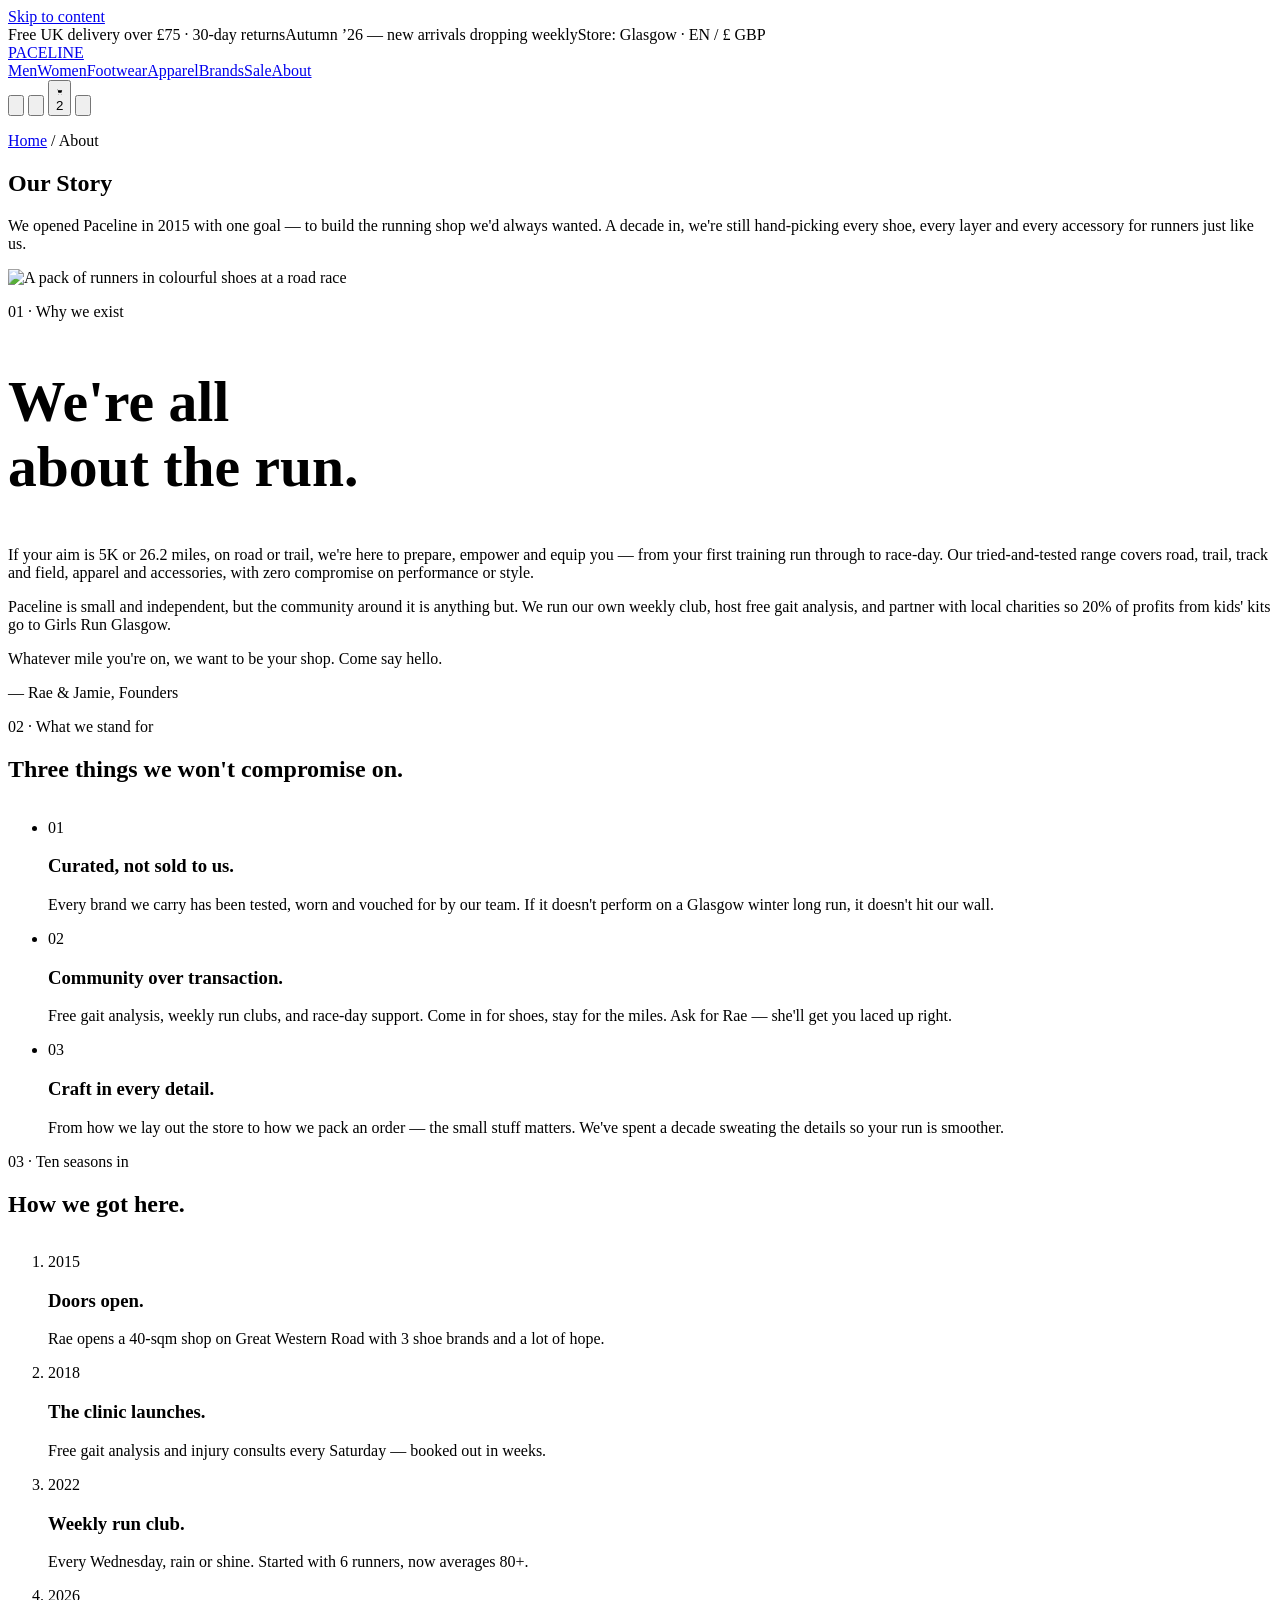
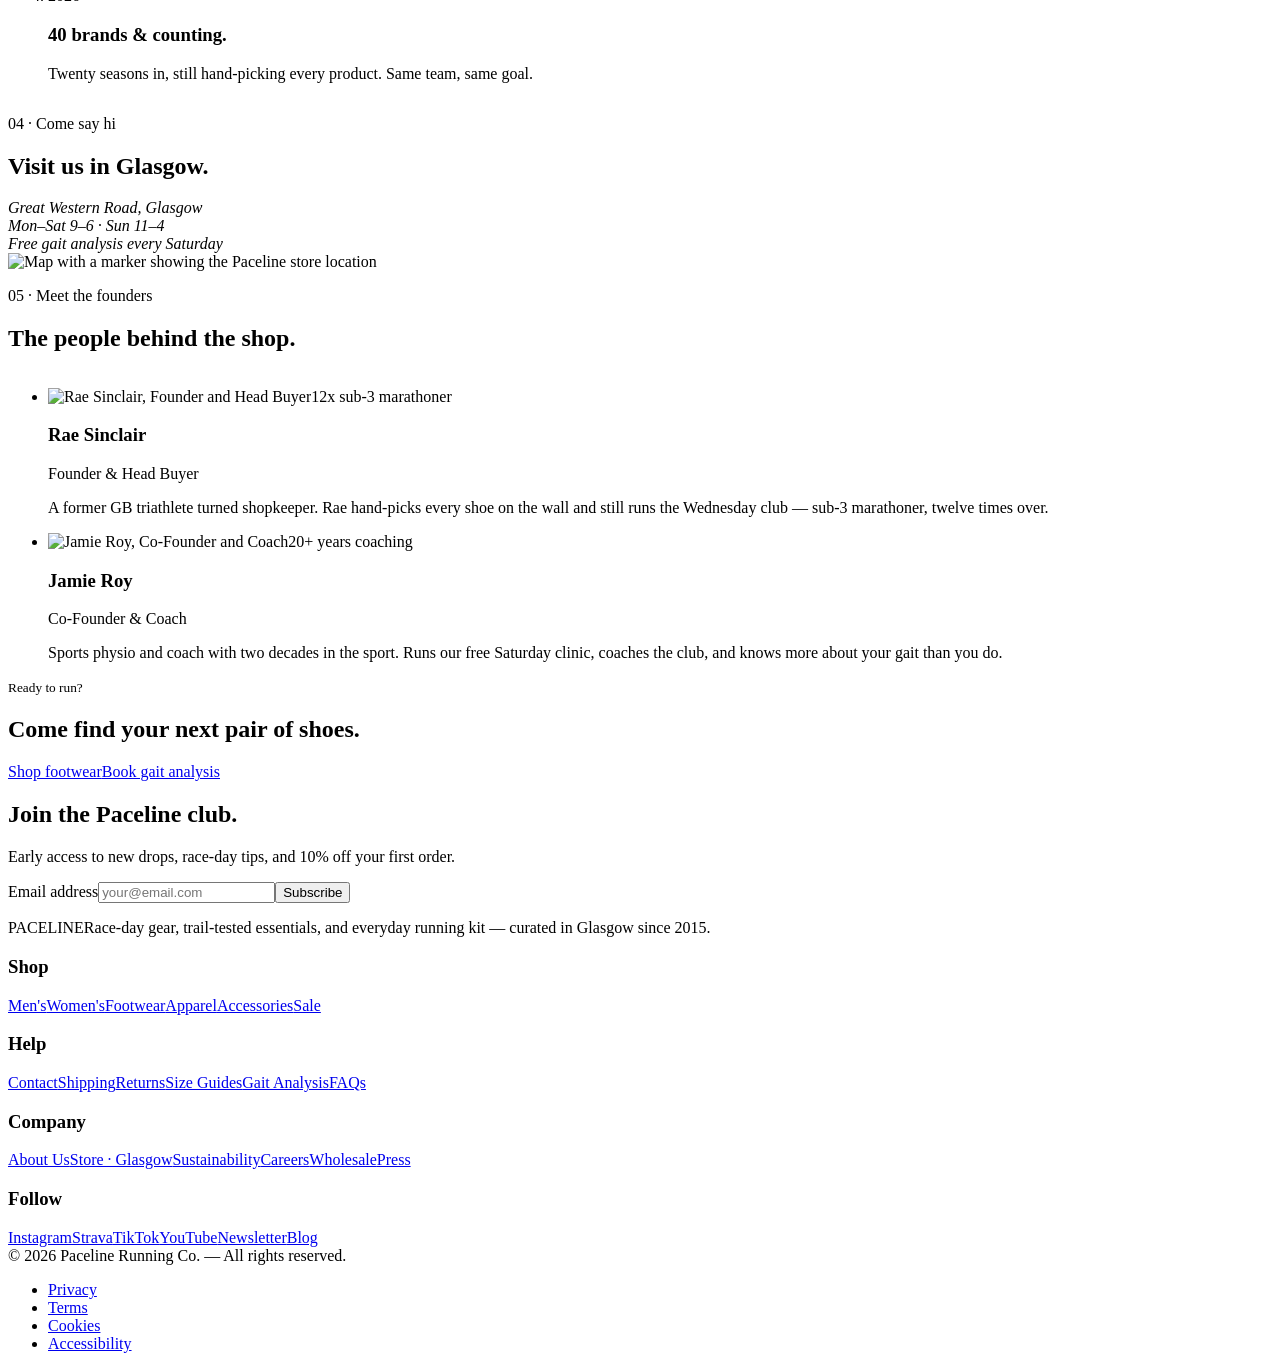
==== about.html @ 07ff23f3 "Add Home and About pages" ====
<!DOCTYPE html>
<html lang="en-GB">
<head>
<meta charset="utf-8">
<meta name="viewport" content="width=device-width, initial-scale=1">
<title>Our Story — Paceline</title>
<meta name="description" content="How two Glasgow runners built the running shop they always wanted.">
<link rel="preconnect" href="https://fonts.googleapis.com"><link rel="preconnect" href="https://fonts.gstatic.com" crossorigin>
<link href="https://fonts.googleapis.com/css2?family=Inter:wght@400;500;600;700;800;900&display=swap" rel="stylesheet">
<link rel="stylesheet" href="css/styles.css">
</head>
<body>
<a class="skip" href="#main">Skip to content</a>
<div class="topbar"><div class="wrap"><span>Free UK delivery over £75 · 30-day returns</span><span class="promo">Autumn ’26 — new arrivals dropping weekly</span><span>Store: Glasgow · EN / £ GBP</span></div></div>
<header class="header"><div class="wrap">
<a class="logo" href="index.html" aria-label="Paceline home">PACELINE</a>
<nav class="nav" id="nav" aria-label="Main"><a href="#">Men</a><a href="#">Women</a><a href="#">Footwear</a><a href="#">Apparel</a><a href="#">Brands</a><a href="#">Sale</a><a href="about.html" aria-current="page">About</a></nav>
<div class="icons">
<button class="icon-btn" aria-label="Search"><svg viewBox="0 0 24 24" aria-hidden="true"><circle cx="11" cy="11" r="7"/><path d="m20 20-3.5-3.5"/></svg></button>
<button class="icon-btn" aria-label="Account"><svg viewBox="0 0 24 24" aria-hidden="true"><circle cx="12" cy="8" r="4"/><path d="M4 21c0-4 4-6 8-6s8 2 8 6"/></svg></button>
<button class="icon-btn" aria-label="Basket, 2 items"><svg viewBox="0 0 24 24" aria-hidden="true"><path d="M3 4h2l2.5 11h10L20 7H6"/><circle cx="9" cy="20" r="1"/><circle cx="17" cy="20" r="1"/></svg><span class="badge">2</span></button>
<button class="icon-btn menu-btn" aria-label="Menu" aria-expanded="false" aria-controls="nav"><svg viewBox="0 0 24 24" aria-hidden="true"><path d="M4 7h16M4 12h16M4 17h16"/></svg></button>
</div></div></header>
<main id="main">
<section class="page-head"><div class="wrap"><p class="crumb"><a href="index.html">Home</a> / About</p><h1>Our Story</h1>
<p>We opened Paceline in 2015 with one goal — to build the running shop we'd always wanted. A decade in, we're still hand-picking every shoe, every layer and every accessory for runners just like us.</p></div></section>
<div class="wrap"><img class="banner" src="assets/img/joggers.webp" width="1312" height="480" alt="A pack of runners in colourful shoes at a road race" fetchpriority="high"></div>
<section><div class="wrap why"><div><p class="kicker">01 · Why we exist</p><h2 class="h2" style="font-size:clamp(2.4rem,5vw,3.6rem)">We're all<br>about the run.</h2></div>
<div class="body"><p>If your aim is 5K or 26.2 miles, on road or trail, we're here to prepare, empower and equip you — from your first training run through to race-day. Our tried-and-tested range covers road, trail, track and field, apparel and accessories, with zero compromise on performance or style.</p>
<p>Paceline is small and independent, but the community around it is anything but. We run our own weekly club, host free gait analysis, and partner with local charities so 20% of profits from kids' kits go to Girls Run Glasgow.</p><p>Whatever mile you're on, we want to be your shop. Come say hello.</p><p class="sign">— Rae &amp; Jamie, Founders</p></div></div></section>
<section class="values"><div class="wrap"><p class="kicker">02 · What we stand for</p><h2 class="h2" style="margin-bottom:2.2rem">Three things we won't compromise on.</h2>
<ul class="cards"><li class="card"><p class="n" style="color:var(--orange)">01</p><h3>Curated, not sold to us.</h3><p>Every brand we carry has been tested, worn and vouched for by our team. If it doesn't perform on a Glasgow winter long run, it doesn't hit our wall.</p></li><li class="card"><p class="n" style="color:var(--lime)">02</p><h3>Community over transaction.</h3><p>Free gait analysis, weekly run clubs, and race-day support. Come in for shoes, stay for the miles. Ask for Rae — she'll get you laced up right.</p></li><li class="card"><p class="n" style="color:var(--ochre)">03</p><h3>Craft in every detail.</h3><p>From how we lay out the store to how we pack an order — the small stuff matters. We've spent a decade sweating the details so your run is smoother.</p></li></ul></div></section>
<section><div class="wrap"><p class="kicker">03 · Ten seasons in</p><h2 class="h2" style="margin-bottom:2.2rem">How we got here.</h2><ol class="timeline"><li><p class="y">2015</p><h3>Doors open.</h3><p>Rae opens a 40-sqm shop on Great Western Road with 3 shoe brands and a lot of hope.</p></li><li><p class="y">2018</p><h3>The clinic launches.</h3><p>Free gait analysis and injury consults every Saturday — booked out in weeks.</p></li><li><p class="y">2022</p><h3>Weekly run club.</h3><p>Every Wednesday, rain or shine. Started with 6 runners, now averages 80+.</p></li><li><p class="y">2026</p><h3>40 brands & counting.</h3><p>Twenty seasons in, still hand-picking every product. Same team, same goal.</p></li></ol></div></section>
<section class="split visit"><div class="copy" style="display:flex;align-items:center"><div><p class="kicker">04 · Come say hi</p><h2>Visit us in Glasgow.</h2><address>Great Western Road, Glasgow<br>Mon–Sat 9–6 · Sun 11–4<br>Free gait analysis every Saturday</address></div></div>
<img src="assets/img/map.webp" width="720" height="720" alt="Map with a marker showing the Paceline store location" loading="lazy"></section>
<section><div class="wrap"><p class="kicker">05 · Meet the founders</p><h2 class="h2" style="margin-bottom:2.2rem">The people behind the shop.</h2><ul class="founders"><li class="person"><div class="pic"><img src="assets/img/rae.webp" width="644" height="460" alt="Rae Sinclair, Founder and Head Buyer" loading="lazy"><span class="pill">12x sub-3 marathoner</span></div><div class="txt"><h3>Rae Sinclair</h3><p class="role">Founder &amp; Head Buyer</p><p>A former GB triathlete turned shopkeeper. Rae hand-picks every shoe on the wall and still runs the Wednesday club — sub-3 marathoner, twelve times over.</p></div></li><li class="person"><div class="pic"><img src="assets/img/jamie.webp" width="644" height="460" alt="Jamie Roy, Co-Founder and Coach" loading="lazy"><span class="pill">20+ years coaching</span></div><div class="txt"><h3>Jamie Roy</h3><p class="role">Co-Founder &amp; Coach</p><p>Sports physio and coach with two decades in the sport. Runs our free Saturday clinic, coaches the club, and knows more about your gait than you do.</p></div></li></ul></div></section>
<section class="cta"><div class="wrap"><small>Ready to run?</small><h2>Come find your next pair of shoes.</h2><div class="hero-actions"><a class="btn btn-dark" href="#">Shop footwear</a><a class="btn btn-ghost" href="#">Book gait analysis</a></div></div></section>
</main>
<footer class="footer"><div class="wrap">
<div class="news"><div><h2>Join the Paceline club.</h2><p>Early access to new drops, race-day tips, and 10% off your first order.</p></div>
<form novalidate><label class="sr" for="email">Email address</label><input id="email" type="email" placeholder="your@email.com" autocomplete="email"><button>Subscribe</button></form>
<p class="msg" role="status"></p></div>
<div class="cols"><div class="about"><span class="logo">PACELINE</span>Race-day gear, trail-tested essentials, and everyday running kit — curated in Glasgow since 2015.</div>
<div><h3>Shop</h3><a href="#">Men's</a><a href="#">Women's</a><a href="#">Footwear</a><a href="#">Apparel</a><a href="#">Accessories</a><a href="#">Sale</a></div><div><h3>Help</h3><a href="#">Contact</a><a href="#">Shipping</a><a href="#">Returns</a><a href="#">Size Guides</a><a href="#">Gait Analysis</a><a href="#">FAQs</a></div><div><h3>Company</h3><a href="#">About Us</a><a href="#">Store · Glasgow</a><a href="#">Sustainability</a><a href="#">Careers</a><a href="#">Wholesale</a><a href="#">Press</a></div><div><h3>Follow</h3><a href="#">Instagram</a><a href="#">Strava</a><a href="#">TikTok</a><a href="#">YouTube</a><a href="#">Newsletter</a><a href="#">Blog</a></div></div>
<div class="legal"><span>© 2026 Paceline Running Co. — All rights reserved.</span><ul><li><a href="#">Privacy</a></li><li><a href="#">Terms</a></li><li><a href="#">Cookies</a></li><li><a href="#">Accessibility</a></li></ul></div>
</div></footer>
<script src="js/main.js" defer></script>
</body></html>
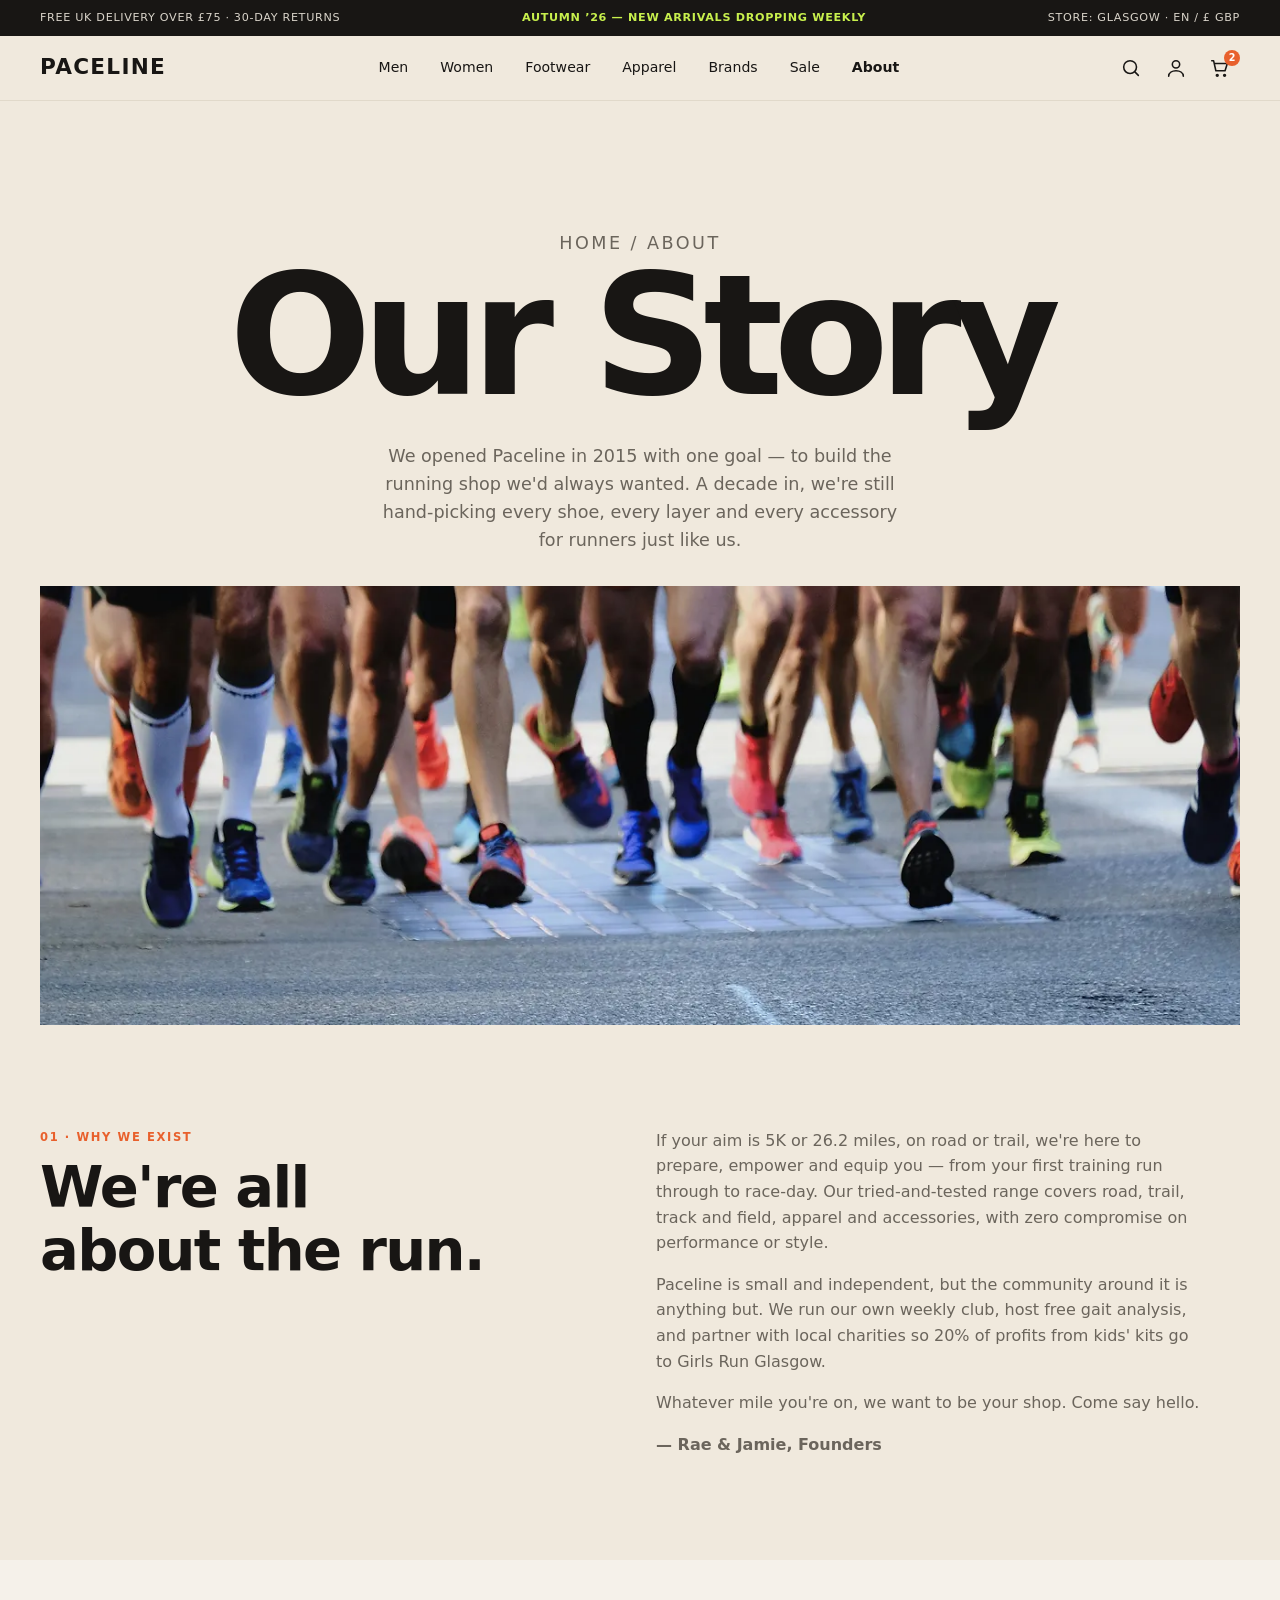
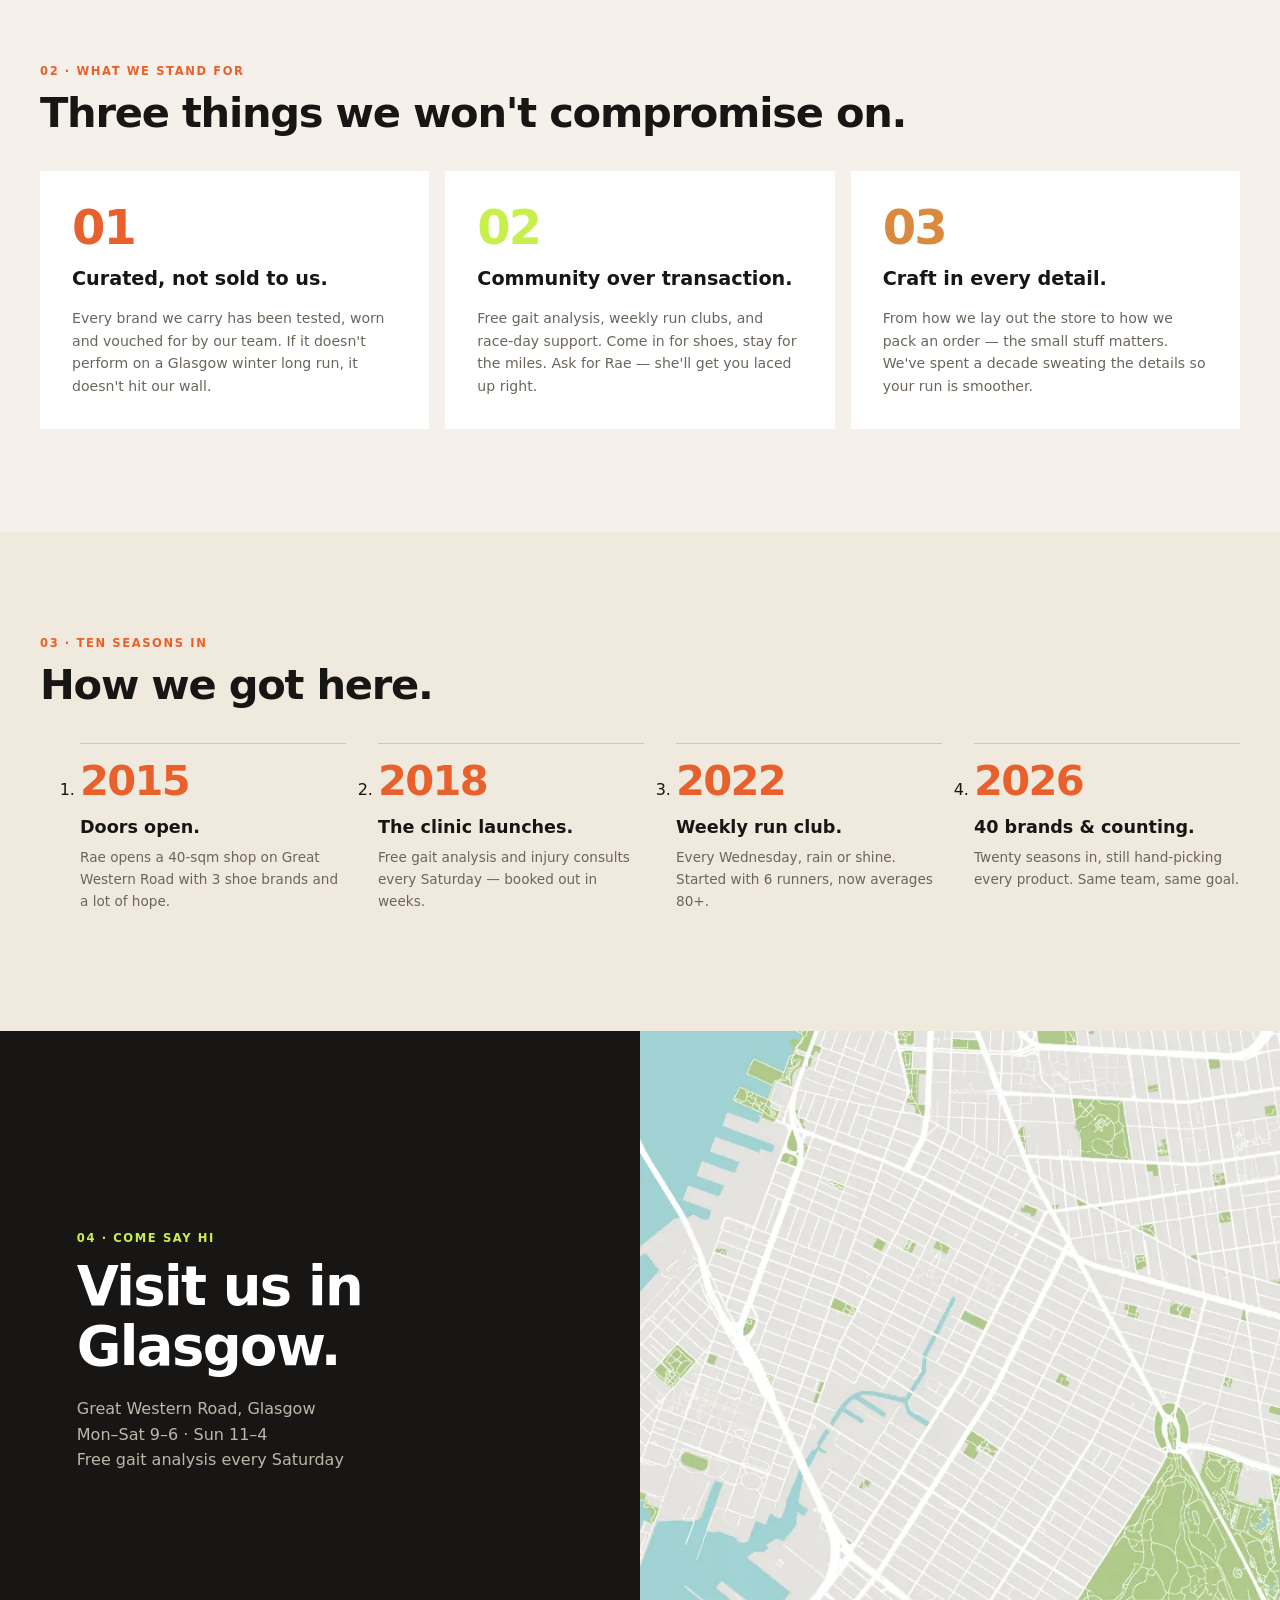
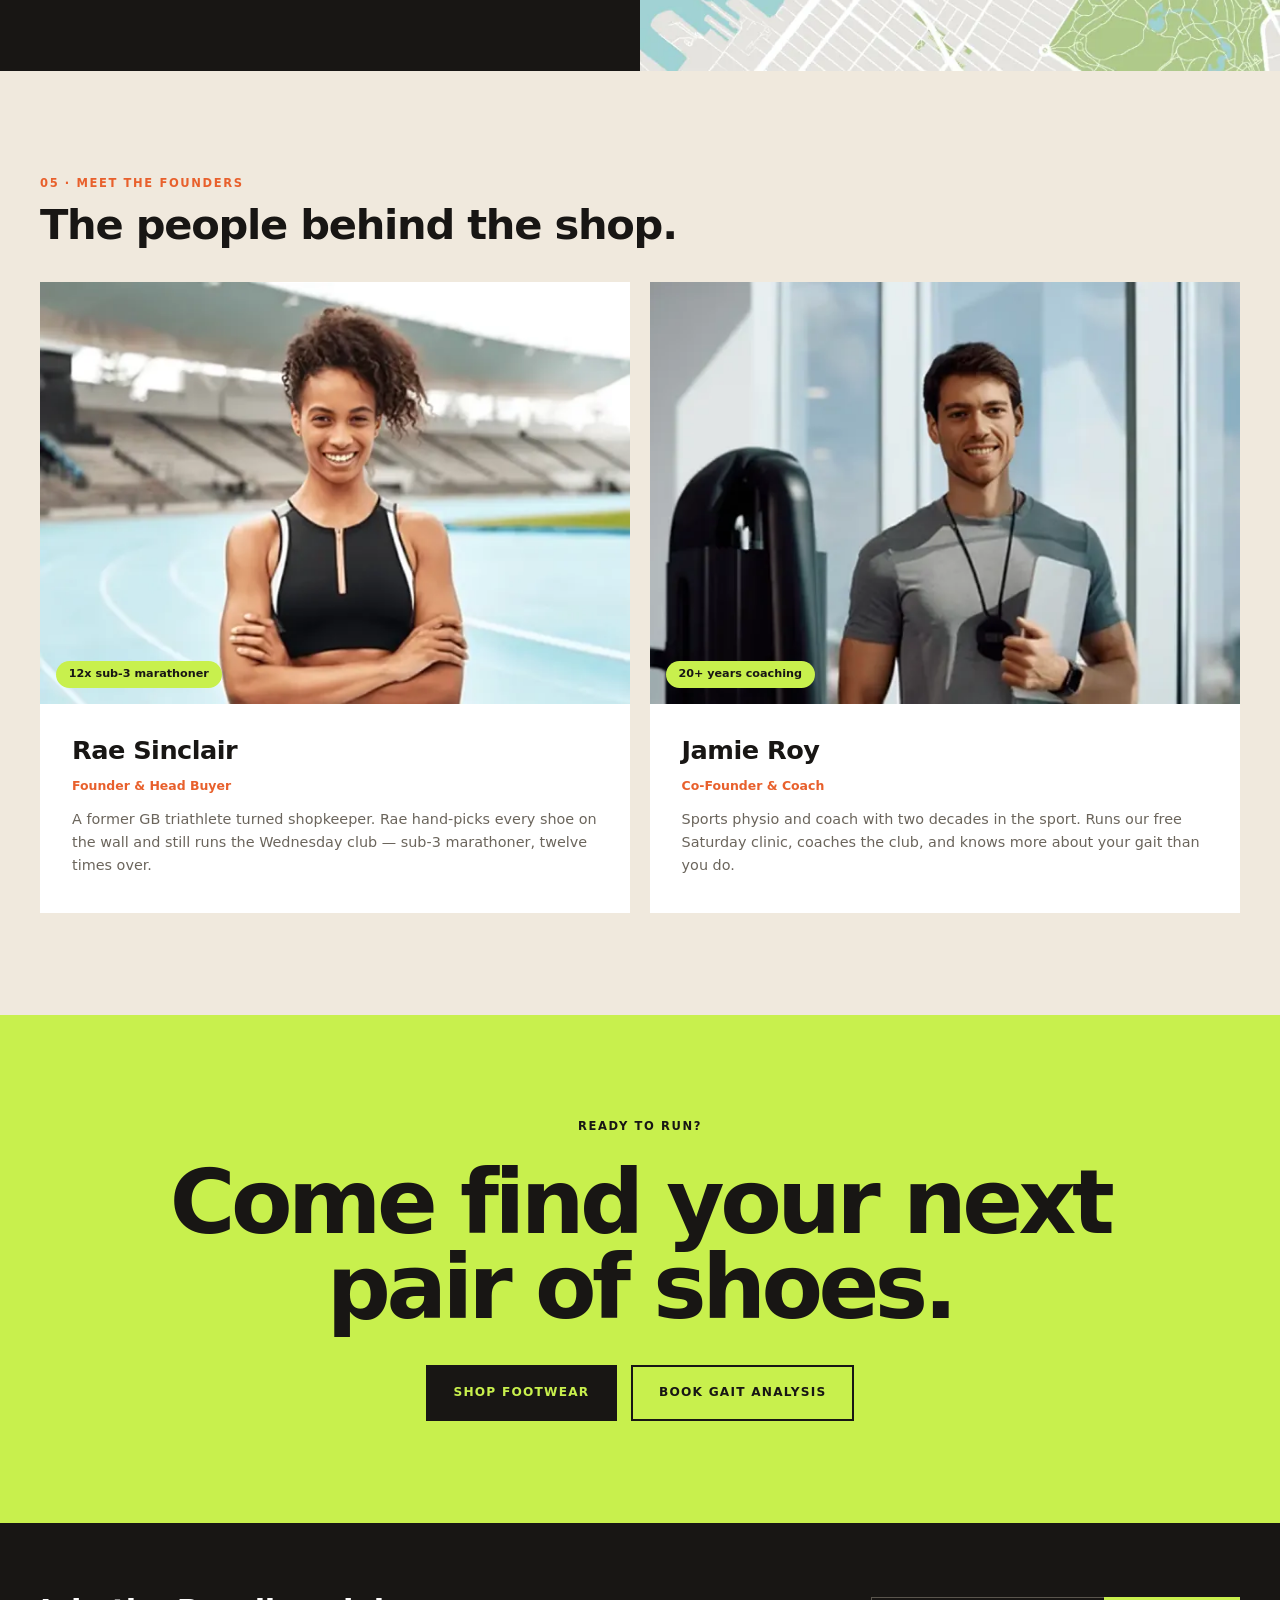
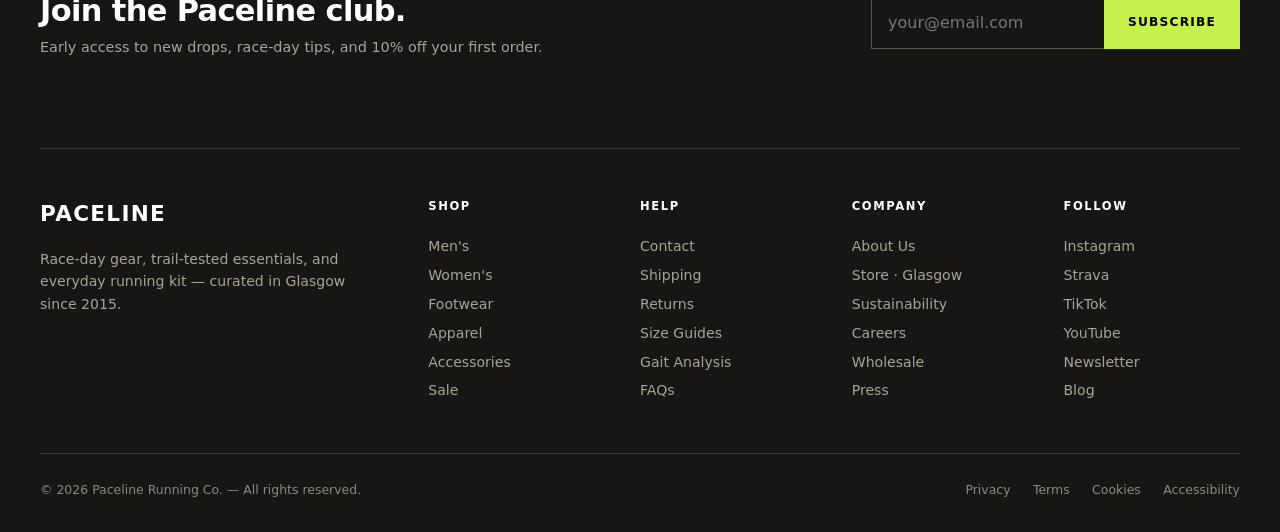
==== commit 4181a2e9: "Add Men, Women, Footwear, Apparel, Brands and Sale pages with filtering and sorting" ====
--- a/about.html
+++ b/about.html
@@ -14,7 +14,7 @@
 <div class="topbar"><div class="wrap"><span>Free UK delivery over £75 · 30-day returns</span><span class="promo">Autumn ’26 — new arrivals dropping weekly</span><span>Store: Glasgow · EN / £ GBP</span></div></div>
 <header class="header"><div class="wrap">
 <a class="logo" href="index.html" aria-label="Paceline home">PACELINE</a>
-<nav class="nav" id="nav" aria-label="Main"><a href="#">Men</a><a href="#">Women</a><a href="#">Footwear</a><a href="#">Apparel</a><a href="#">Brands</a><a href="#">Sale</a><a href="about.html" aria-current="page">About</a></nav>
+<nav class="nav" id="nav" aria-label="Main"><a href="men.html">Men</a><a href="women.html">Women</a><a href="footwear.html">Footwear</a><a href="apparel.html">Apparel</a><a href="brands.html">Brands</a><a href="sale.html">Sale</a><a href="about.html" aria-current="page">About</a></nav>
 <div class="icons">
 <button class="icon-btn" aria-label="Search"><svg viewBox="0 0 24 24" aria-hidden="true"><circle cx="11" cy="11" r="7"/><path d="m20 20-3.5-3.5"/></svg></button>
 <button class="icon-btn" aria-label="Account"><svg viewBox="0 0 24 24" aria-hidden="true"><circle cx="12" cy="8" r="4"/><path d="M4 21c0-4 4-6 8-6s8 2 8 6"/></svg></button>
@@ -34,14 +34,14 @@
 <section class="split visit"><div class="copy" style="display:flex;align-items:center"><div><p class="kicker">04 · Come say hi</p><h2>Visit us in Glasgow.</h2><address>Great Western Road, Glasgow<br>Mon–Sat 9–6 · Sun 11–4<br>Free gait analysis every Saturday</address></div></div>
 <img src="assets/img/map.webp" width="720" height="720" alt="Map with a marker showing the Paceline store location" loading="lazy"></section>
 <section><div class="wrap"><p class="kicker">05 · Meet the founders</p><h2 class="h2" style="margin-bottom:2.2rem">The people behind the shop.</h2><ul class="founders"><li class="person"><div class="pic"><img src="assets/img/rae.webp" width="644" height="460" alt="Rae Sinclair, Founder and Head Buyer" loading="lazy"><span class="pill">12x sub-3 marathoner</span></div><div class="txt"><h3>Rae Sinclair</h3><p class="role">Founder &amp; Head Buyer</p><p>A former GB triathlete turned shopkeeper. Rae hand-picks every shoe on the wall and still runs the Wednesday club — sub-3 marathoner, twelve times over.</p></div></li><li class="person"><div class="pic"><img src="assets/img/jamie.webp" width="644" height="460" alt="Jamie Roy, Co-Founder and Coach" loading="lazy"><span class="pill">20+ years coaching</span></div><div class="txt"><h3>Jamie Roy</h3><p class="role">Co-Founder &amp; Coach</p><p>Sports physio and coach with two decades in the sport. Runs our free Saturday clinic, coaches the club, and knows more about your gait than you do.</p></div></li></ul></div></section>
-<section class="cta"><div class="wrap"><small>Ready to run?</small><h2>Come find your next pair of shoes.</h2><div class="hero-actions"><a class="btn btn-dark" href="#">Shop footwear</a><a class="btn btn-ghost" href="#">Book gait analysis</a></div></div></section>
+<section class="cta"><div class="wrap"><small>Ready to run?</small><h2>Come find your next pair of shoes.</h2><div class="hero-actions"><a class="btn btn-dark" href="footwear.html">Shop footwear</a><a class="btn btn-ghost" href="#">Book gait analysis</a></div></div></section>
 </main>
 <footer class="footer"><div class="wrap">
 <div class="news"><div><h2>Join the Paceline club.</h2><p>Early access to new drops, race-day tips, and 10% off your first order.</p></div>
 <form novalidate><label class="sr" for="email">Email address</label><input id="email" type="email" placeholder="your@email.com" autocomplete="email"><button>Subscribe</button></form>
 <p class="msg" role="status"></p></div>
 <div class="cols"><div class="about"><span class="logo">PACELINE</span>Race-day gear, trail-tested essentials, and everyday running kit — curated in Glasgow since 2015.</div>
-<div><h3>Shop</h3><a href="#">Men's</a><a href="#">Women's</a><a href="#">Footwear</a><a href="#">Apparel</a><a href="#">Accessories</a><a href="#">Sale</a></div><div><h3>Help</h3><a href="#">Contact</a><a href="#">Shipping</a><a href="#">Returns</a><a href="#">Size Guides</a><a href="#">Gait Analysis</a><a href="#">FAQs</a></div><div><h3>Company</h3><a href="#">About Us</a><a href="#">Store · Glasgow</a><a href="#">Sustainability</a><a href="#">Careers</a><a href="#">Wholesale</a><a href="#">Press</a></div><div><h3>Follow</h3><a href="#">Instagram</a><a href="#">Strava</a><a href="#">TikTok</a><a href="#">YouTube</a><a href="#">Newsletter</a><a href="#">Blog</a></div></div>
+<div><h3>Shop</h3><a href="men.html">Men's</a><a href="women.html">Women's</a><a href="footwear.html">Footwear</a><a href="apparel.html">Apparel</a><a href="apparel.html">Accessories</a><a href="sale.html">Sale</a></div><div><h3>Help</h3><a href="#">Contact</a><a href="#">Shipping</a><a href="#">Returns</a><a href="#">Size Guides</a><a href="#">Gait Analysis</a><a href="#">FAQs</a></div><div><h3>Company</h3><a href="about.html">About Us</a><a href="#">Store · Glasgow</a><a href="#">Sustainability</a><a href="#">Careers</a><a href="#">Wholesale</a><a href="#">Press</a></div><div><h3>Follow</h3><a href="#">Instagram</a><a href="#">Strava</a><a href="#">TikTok</a><a href="#">YouTube</a><a href="#">Newsletter</a><a href="#">Blog</a></div></div>
 <div class="legal"><span>© 2026 Paceline Running Co. — All rights reserved.</span><ul><li><a href="#">Privacy</a></li><li><a href="#">Terms</a></li><li><a href="#">Cookies</a></li><li><a href="#">Accessibility</a></li></ul></div>
 </div></footer>
 <script src="js/main.js" defer></script>
--- a/css/styles.css
+++ b/css/styles.css
@@ -0,0 +1,203 @@
+/* PACELINE – shared styles. Mobile-first; breakpoints at 700px and 1000px. */
+:root{
+  --cream:#f0e9dd; --paper:#f5f1ea; --ink:#181614; --lime:#c8f04d; --orange:#e8602c; --ochre:#d98a3e;
+  --muted:#6b655c; --line:#cfc7b8; --white:#fff;
+  --wrap:min(1200px,100% - 2.5rem);
+  font-family:Inter,system-ui,-apple-system,"Segoe UI",Roboto,sans-serif;
+}
+*,*::before,*::after{box-sizing:border-box}
+html{scroll-behavior:smooth}
+body{margin:0;background:var(--cream);color:var(--ink);line-height:1.6;-webkit-font-smoothing:antialiased}
+img{display:block;max-width:100%;height:auto}
+a{color:inherit;text-decoration:none}
+ul{list-style:none;margin:0;padding:0}
+h1,h2,h3,p{margin:0}
+button{font:inherit;cursor:pointer}
+:focus-visible{outline:3px solid var(--orange);outline-offset:3px}
+.skip{position:absolute;left:-999px;top:0;background:var(--lime);padding:.7rem 1rem;z-index:100;font-weight:700}
+.skip:focus{left:0}
+.sr{position:absolute;width:1px;height:1px;overflow:hidden;clip:rect(0 0 0 0);white-space:nowrap}
+.wrap{width:var(--wrap);margin-inline:auto}
+section{padding-block:clamp(3.5rem,8vw,6.5rem)}
+
+/* Type */
+.kicker{font-size:.72rem;font-weight:700;letter-spacing:.14em;text-transform:uppercase;color:var(--orange);margin-bottom:.6rem}
+.h2{font-size:clamp(1.8rem,4vw,2.6rem);font-weight:800;letter-spacing:-.03em;line-height:1.1}
+.link{font-size:.76rem;font-weight:800;letter-spacing:.1em;text-transform:uppercase;display:inline-flex;gap:.5rem;align-items:center}
+.link:hover{text-decoration:underline;text-underline-offset:4px}
+.btn{display:inline-flex;align-items:center;gap:.6rem;padding:1rem 1.6rem;font-size:.76rem;font-weight:800;letter-spacing:.1em;text-transform:uppercase;border:2px solid transparent;transition:background .2s,color .2s}
+.btn-lime{background:var(--lime);color:var(--ink)} .btn-lime:hover{background:var(--white)}
+.btn-ghost{border-color:currentColor} .btn-ghost:hover{background:var(--white);color:var(--ink)}
+.btn-dark{background:var(--ink);color:var(--lime)} .btn-dark:hover{background:#000}
+
+/* Top bar + header */
+.topbar{background:var(--ink);color:#d9d4ca;font-size:.7rem;letter-spacing:.06em;text-transform:uppercase}
+.topbar .wrap{display:flex;justify-content:center;padding-block:.55rem}
+.topbar span:not(.promo){display:none}
+.promo{color:var(--lime);font-weight:600}
+.header{position:sticky;top:0;z-index:50;background:var(--cream);border-bottom:1px solid #e1d9ca}
+.header .wrap{display:flex;align-items:center;justify-content:space-between;height:64px}
+.logo{font-weight:900;font-size:1.35rem;letter-spacing:.06em}
+.nav{position:absolute;inset:100% 0 auto;background:var(--cream);padding:1rem 1.25rem 1.5rem;display:none;flex-direction:column;border-bottom:1px solid var(--line)}
+.nav.open{display:flex}
+.nav a{padding:.7rem 0;font-weight:500;font-size:.95rem}
+.nav a[aria-current]{font-weight:800}
+.icons{display:flex;gap:.3rem;align-items:center}
+.icon-btn{position:relative;background:none;border:0;padding:.55rem;display:grid;place-items:center;color:inherit}
+.icon-btn svg{width:22px;height:22px;fill:none;stroke:currentColor;stroke-width:1.7;stroke-linecap:round;stroke-linejoin:round}
+.badge{position:absolute;top:2px;right:0;background:var(--orange);color:#fff;font-size:.6rem;font-weight:800;min-width:16px;height:16px;border-radius:8px;display:grid;place-items:center}
+.menu-btn{display:grid}
+
+/* Hero (home) */
+.hero{position:relative;min-height:min(86vh,720px);color:#fff;padding:0;display:flex;align-items:center;overflow:hidden}
+.hero>img{position:absolute;inset:0;width:100%;height:100%;object-fit:cover;object-position:70% center}
+.hero::after{content:"";position:absolute;inset:0;background:linear-gradient(90deg,rgba(0,0,0,.55),rgba(0,0,0,.05) 70%)}
+.hero .wrap{position:relative;z-index:1;padding-block:4rem}
+.hero .kicker{color:var(--lime)}
+.hero h1{font-size:clamp(3.2rem,11vw,7.2rem);font-weight:900;letter-spacing:-.045em;line-height:.9}
+.hero p.lead{max-width:30rem;margin-block:1.5rem 2.2rem;font-size:1.05rem;color:#f1ede5}
+.hero-actions{display:flex;gap:.9rem;flex-wrap:wrap}
+.dots{position:absolute;right:max(1.25rem,calc((100% - 1200px)/2));bottom:1.8rem;display:flex;gap:.5rem;z-index:2}
+.dots button{width:30px;height:12px;background:none;border:0;padding:0;position:relative}
+.dots button::after{content:"";position:absolute;inset:5px 0;background:rgba(255,255,255,.5)}
+.dots button[aria-current=true]::after{background:#fff}
+.fade{transition:opacity .35s} .fade.out{opacity:0}
+
+/* Section heads */
+.head{display:flex;flex-wrap:wrap;gap:1rem;justify-content:space-between;align-items:flex-end;margin-bottom:2.2rem}
+
+/* Category tiles */
+.grid4{display:grid;gap:1rem;grid-template-columns:1fr 1fr}
+.tile{position:relative;aspect-ratio:3/4;overflow:hidden;color:#fff;display:flex;align-items:flex-end}
+.tile img{position:absolute;inset:0;width:100%;height:100%;object-fit:cover;transition:transform .5s}
+.tile:hover img{transform:scale(1.04)}
+.tile::after{content:"";position:absolute;inset:0;background:linear-gradient(transparent 45%,rgba(0,0,0,.75))}
+.tile div{position:relative;z-index:1;padding:1rem}
+.tile h3{font-size:clamp(1rem,2.4vw,1.4rem);font-weight:800;letter-spacing:-.02em}
+.tile p{font-size:.8rem;color:#e6e1d6;margin-bottom:.4rem}
+.tile .link{color:var(--lime);font-size:.7rem}
+
+/* Arrivals */
+.chips{display:flex;gap:.5rem;flex-wrap:wrap}
+.chip{border:1px solid var(--line);background:transparent;border-radius:99px;padding:.5rem 1.1rem;font-size:.82rem;font-weight:500}
+.chip[aria-pressed=true]{background:var(--ink);color:#fff;border-color:var(--ink)}
+.product[hidden]{display:none}
+.product .pic{position:relative;aspect-ratio:1;overflow:hidden}
+.product .pic img{width:100%;height:100%;object-fit:cover}
+.tag{position:absolute;top:.8rem;left:.8rem;background:var(--ink);color:var(--lime);font-size:.62rem;font-weight:800;letter-spacing:.1em;padding:.25rem .55rem}
+.tag.sale{background:var(--orange);color:#fff}
+.heart{position:absolute;top:.5rem;right:.5rem;background:none;border:0;padding:.4rem;color:var(--ink)}
+.heart svg{width:20px;height:20px;fill:none;stroke:currentColor;stroke-width:1.8}
+.heart[aria-pressed=true] svg{fill:var(--orange);stroke:var(--orange)}
+.product .brand{font-size:.75rem;color:var(--muted);margin-top:.9rem}
+.product h3{font-size:.95rem;font-weight:700}
+.product .price{font-weight:700;font-size:.95rem}
+
+/* Story (home) */
+.split{display:grid;padding:0}
+.split>img{width:100%;height:100%;object-fit:cover;min-height:320px}
+.split .copy{background:var(--ink);color:#fff;padding:clamp(2.5rem,7vw,5rem) 1.25rem}
+.split .copy>*{max-width:34rem}
+.split .kicker{color:var(--lime)}
+.split p.body{color:#bdb7ab;margin-block:1.3rem 1.8rem}
+.stats{display:flex;gap:2rem;margin-bottom:2rem;flex-wrap:wrap}
+.stats strong{display:block;font-size:2.4rem;font-weight:900;color:var(--lime);line-height:1}
+.stats span{font-size:.68rem;letter-spacing:.1em;text-transform:uppercase;color:#a9a396}
+
+/* Explore (men/women) */
+.grid2{display:grid;gap:1.2rem}
+.feature{position:relative;aspect-ratio:4/3.4;overflow:hidden;color:#fff;display:flex;align-items:flex-end}
+.feature img{position:absolute;inset:0;width:100%;height:100%;object-fit:cover}
+.feature::after{content:"";position:absolute;inset:0;background:linear-gradient(transparent 35%,rgba(0,0,0,.7))}
+.feature div{position:relative;z-index:1;padding:clamp(1.2rem,4vw,2rem)}
+.feature h3{font-size:clamp(1.7rem,4vw,2.4rem);font-weight:900;letter-spacing:-.03em;line-height:1.1}
+.feature p{margin-block:.4rem 1rem;font-size:.9rem}
+.feature .link{color:var(--lime)} .feature.men .link{color:#ff7a45}
+
+/* Newsletter + footer */
+.footer{background:var(--ink);color:#fff;padding-block:4rem 2rem}
+.news{display:grid;gap:1.5rem;padding-bottom:3rem;border-bottom:1px solid #3a3733}
+.news h2{font-size:1.9rem;font-weight:800;letter-spacing:-.02em}
+.news p{color:#a9a396;font-size:.9rem}
+.news form{display:flex;max-width:480px;width:100%}
+.news input{flex:1;min-width:0;background:transparent;border:1px solid #5a554d;border-right:0;color:#fff;padding:0 1rem;height:52px;font:inherit}
+.news button{background:var(--lime);border:0;font-weight:800;letter-spacing:.1em;font-size:.76rem;padding:0 1.5rem;text-transform:uppercase}
+.news .msg{grid-column:1/-1;font-size:.85rem;min-height:1.3em;color:var(--lime)} .news .msg.err{color:#ff8a65}
+.cols{display:grid;grid-template-columns:1fr 1fr;gap:2.2rem;padding-block:3rem}
+.cols .about{grid-column:1/-1;max-width:20rem;color:#a9a396;font-size:.88rem}
+.cols .about .logo{display:block;color:#fff;margin-bottom:1rem}
+.cols h3{font-size:.72rem;letter-spacing:.14em;text-transform:uppercase;margin-bottom:1rem}
+.cols a{display:block;color:#a9a396;font-size:.88rem;padding:.2rem 0}
+.cols a:hover{color:#fff}
+.legal{display:flex;flex-wrap:wrap;gap:1rem;justify-content:space-between;border-top:1px solid #3a3733;padding-top:1.6rem;font-size:.78rem;color:#8d877b}
+.legal ul{display:flex;gap:1.4rem}
+
+/* About page */
+.page-head{text-align:center;padding-bottom:2rem}
+.crumb{font-size:.72rem;letter-spacing:.14em;text-transform:uppercase;color:var(--muted);margin-bottom:1.2rem}
+.page-head h1{font-size:clamp(4rem,17vw,10.5rem);font-weight:900;letter-spacing:-.06em;line-height:.95}
+.page-head p{max-width:34rem;margin:1.6rem auto 0;color:var(--muted);font-size:1.1rem}
+.banner{width:100%;aspect-ratio:1312/480;object-fit:cover;min-height:200px}
+.why{display:grid;gap:2rem}
+.why p+p{margin-top:1rem} .why .body{color:var(--muted);max-width:34rem}
+.sign{font-weight:700;margin-top:2.5rem}
+.values{background:var(--paper)}
+.cards{display:grid;gap:1rem}
+.card{background:var(--white);padding:2rem}
+.card .n{font-size:3rem;font-weight:900;letter-spacing:-.04em;line-height:1}
+.card h3{font-size:1.2rem;font-weight:800;margin-block:.8rem}
+.card p{font-size:.88rem;color:var(--muted)}
+.timeline{display:grid;gap:2rem}
+.timeline li{border-top:1px solid var(--line);padding-top:1rem}
+.timeline .y{font-size:2.6rem;font-weight:900;letter-spacing:-.04em;color:var(--orange);line-height:1}
+.timeline h3{font-size:1.1rem;font-weight:800;margin-block:.7rem .4rem}
+.timeline p{font-size:.85rem;color:var(--muted)}
+.visit{padding:0}
+.visit .copy h2{font-size:clamp(2.2rem,5vw,3.4rem);font-weight:800;letter-spacing:-.03em;line-height:1.1}
+.visit address{font-style:normal;color:#bdb7ab;margin-top:1.2rem}
+.visit img{aspect-ratio:1;max-height:640px}
+.founders{display:grid;gap:1.2rem}
+.person{background:var(--white)}
+.person .pic{position:relative}
+.person .pic img{width:100%;aspect-ratio:644/460;object-fit:cover}
+.pill{position:absolute;left:1rem;bottom:1rem;background:var(--lime);font-size:.7rem;font-weight:800;padding:.3rem .8rem;border-radius:99px}
+.person div.txt{padding:1.6rem 2rem 2.2rem}
+.person h3{font-size:1.6rem;font-weight:800;letter-spacing:-.02em}
+.person .role{font-size:.78rem;font-weight:700;color:var(--orange);margin-block:.3rem .8rem}
+.person p{font-size:.9rem;color:var(--muted)}
+.cta{background:var(--lime);text-align:center}
+.cta small{display:block;font-size:.72rem;font-weight:800;letter-spacing:.14em;text-transform:uppercase;margin-bottom:1.5rem}
+.cta h2{font-size:clamp(2.6rem,8vw,5.6rem);font-weight:900;letter-spacing:-.05em;line-height:.95;max-width:11em;margin:0 auto 2.2rem}
+.cta .hero-actions{justify-content:center}
+
+/* Shop pages */
+.page-head.sm h1{font-size:clamp(3rem,11vw,6.5rem)}
+.sort{font-size:.85rem;color:var(--muted);display:flex;gap:.5rem;align-items:center}
+.sort select{font:inherit;color:var(--ink);background:var(--white);border:1px solid var(--line);padding:.5rem .8rem}
+.price s{color:var(--muted);font-weight:400;margin-right:.3rem}
+.bcard{display:flex;flex-direction:column;justify-content:space-between;gap:2rem;min-height:150px;background:var(--white);padding:1.6rem 1.3rem;transition:background .2s,color .2s}
+.bcard span{font-size:clamp(1.3rem,3vw,1.8rem);font-weight:900;letter-spacing:-.03em}
+.bcard small{color:var(--muted);font-size:.8rem}
+.bcard:hover{background:var(--ink);color:var(--lime)} .bcard:hover small{color:#bdb7ab}
+
+@media(min-width:700px){
+  .topbar .wrap{justify-content:space-between}
+  .topbar span:not(.promo){display:block}
+  .grid2,.founders{grid-template-columns:1fr 1fr}
+  .cards{grid-template-columns:repeat(3,1fr)}
+  .timeline{grid-template-columns:repeat(2,1fr)}
+  .news{grid-template-columns:1fr auto;align-items:center}
+  .cols{grid-template-columns:2fr 1fr 1fr 1fr 1fr}
+  .cols .about{grid-column:auto}
+  .why{grid-template-columns:1fr 1fr}
+  .split{grid-template-columns:1fr 1fr}
+  .split .copy{padding-inline:clamp(2rem,6vw,5rem)}
+}
+@media(min-width:1000px){
+  .menu-btn{display:none}
+  .nav{position:static;display:flex;flex-direction:row;gap:2rem;padding:0;border:0;background:none}
+  .nav a{font-size:.88rem;padding:0}
+  .grid4{grid-template-columns:repeat(4,1fr);gap:1.2rem}
+  .timeline{grid-template-columns:repeat(4,1fr)}
+}
+@media(prefers-reduced-motion:reduce){*{transition:none!important;scroll-behavior:auto!important}}
